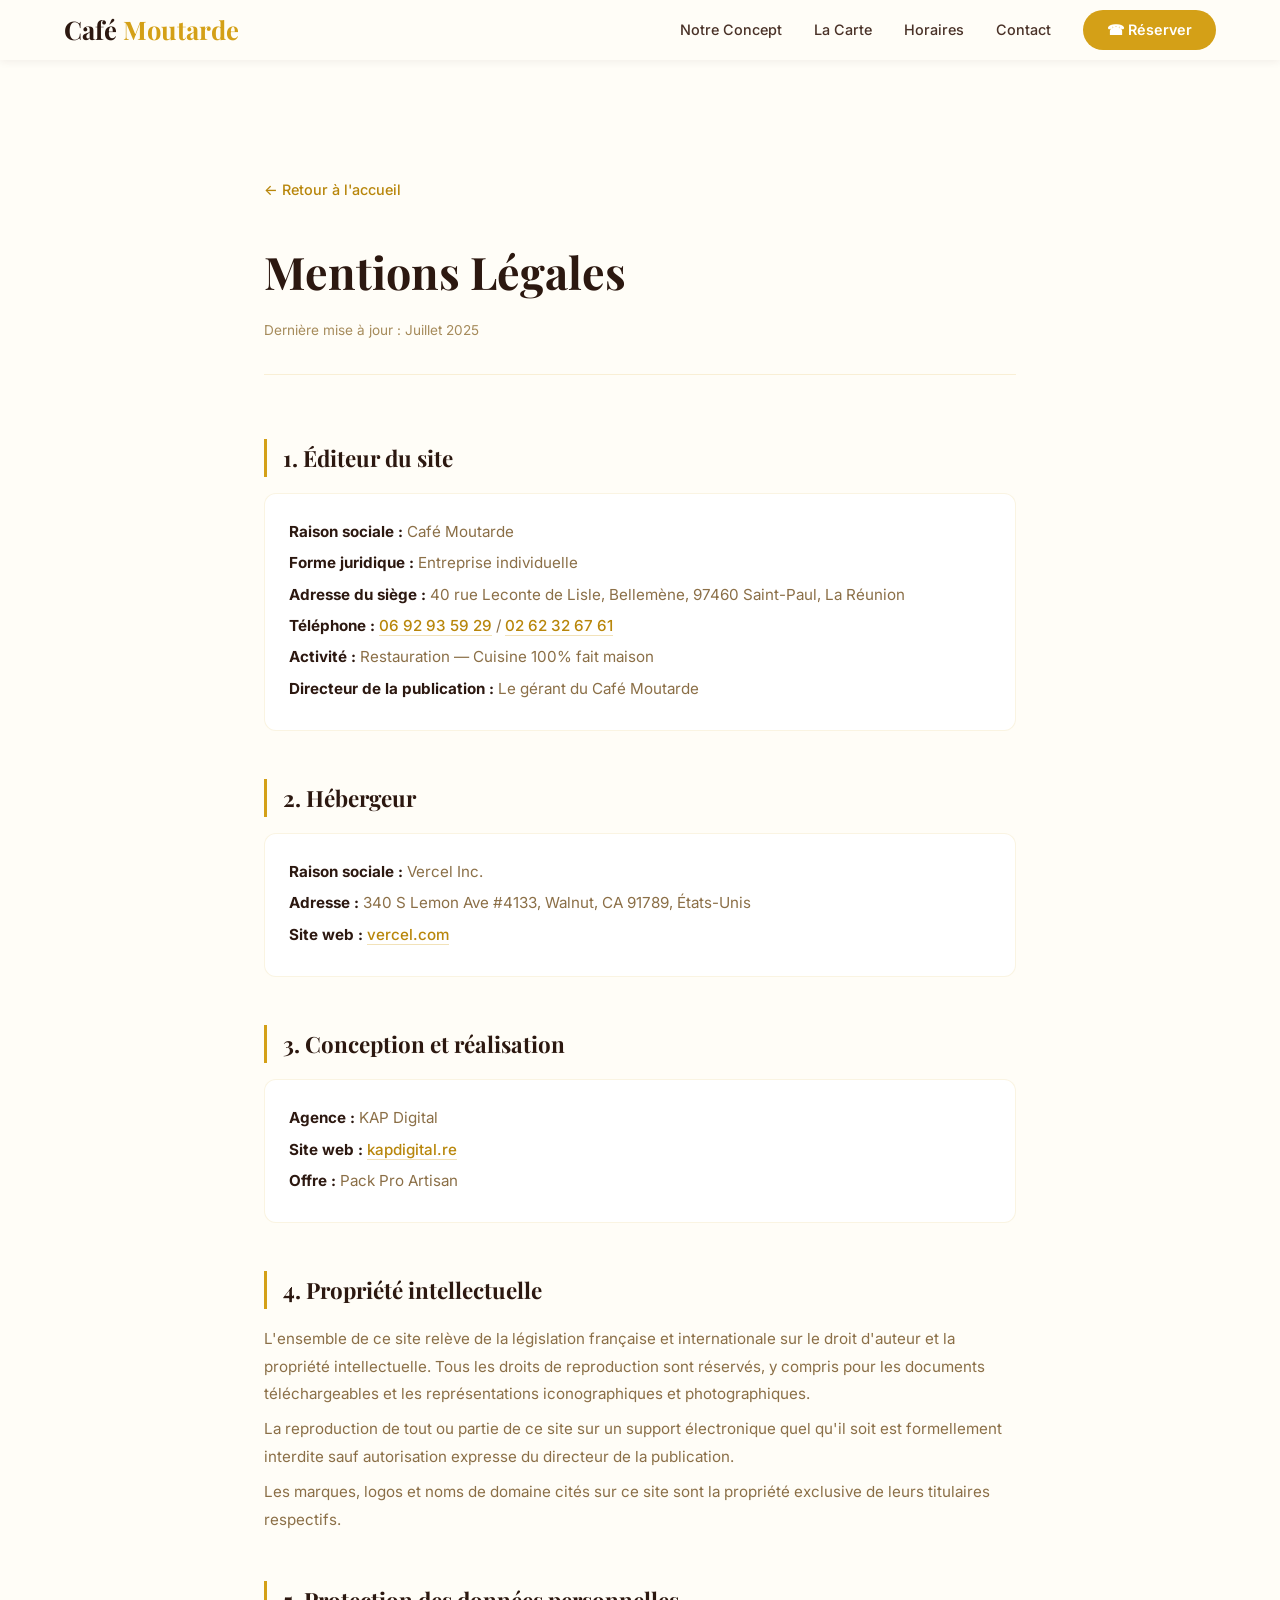
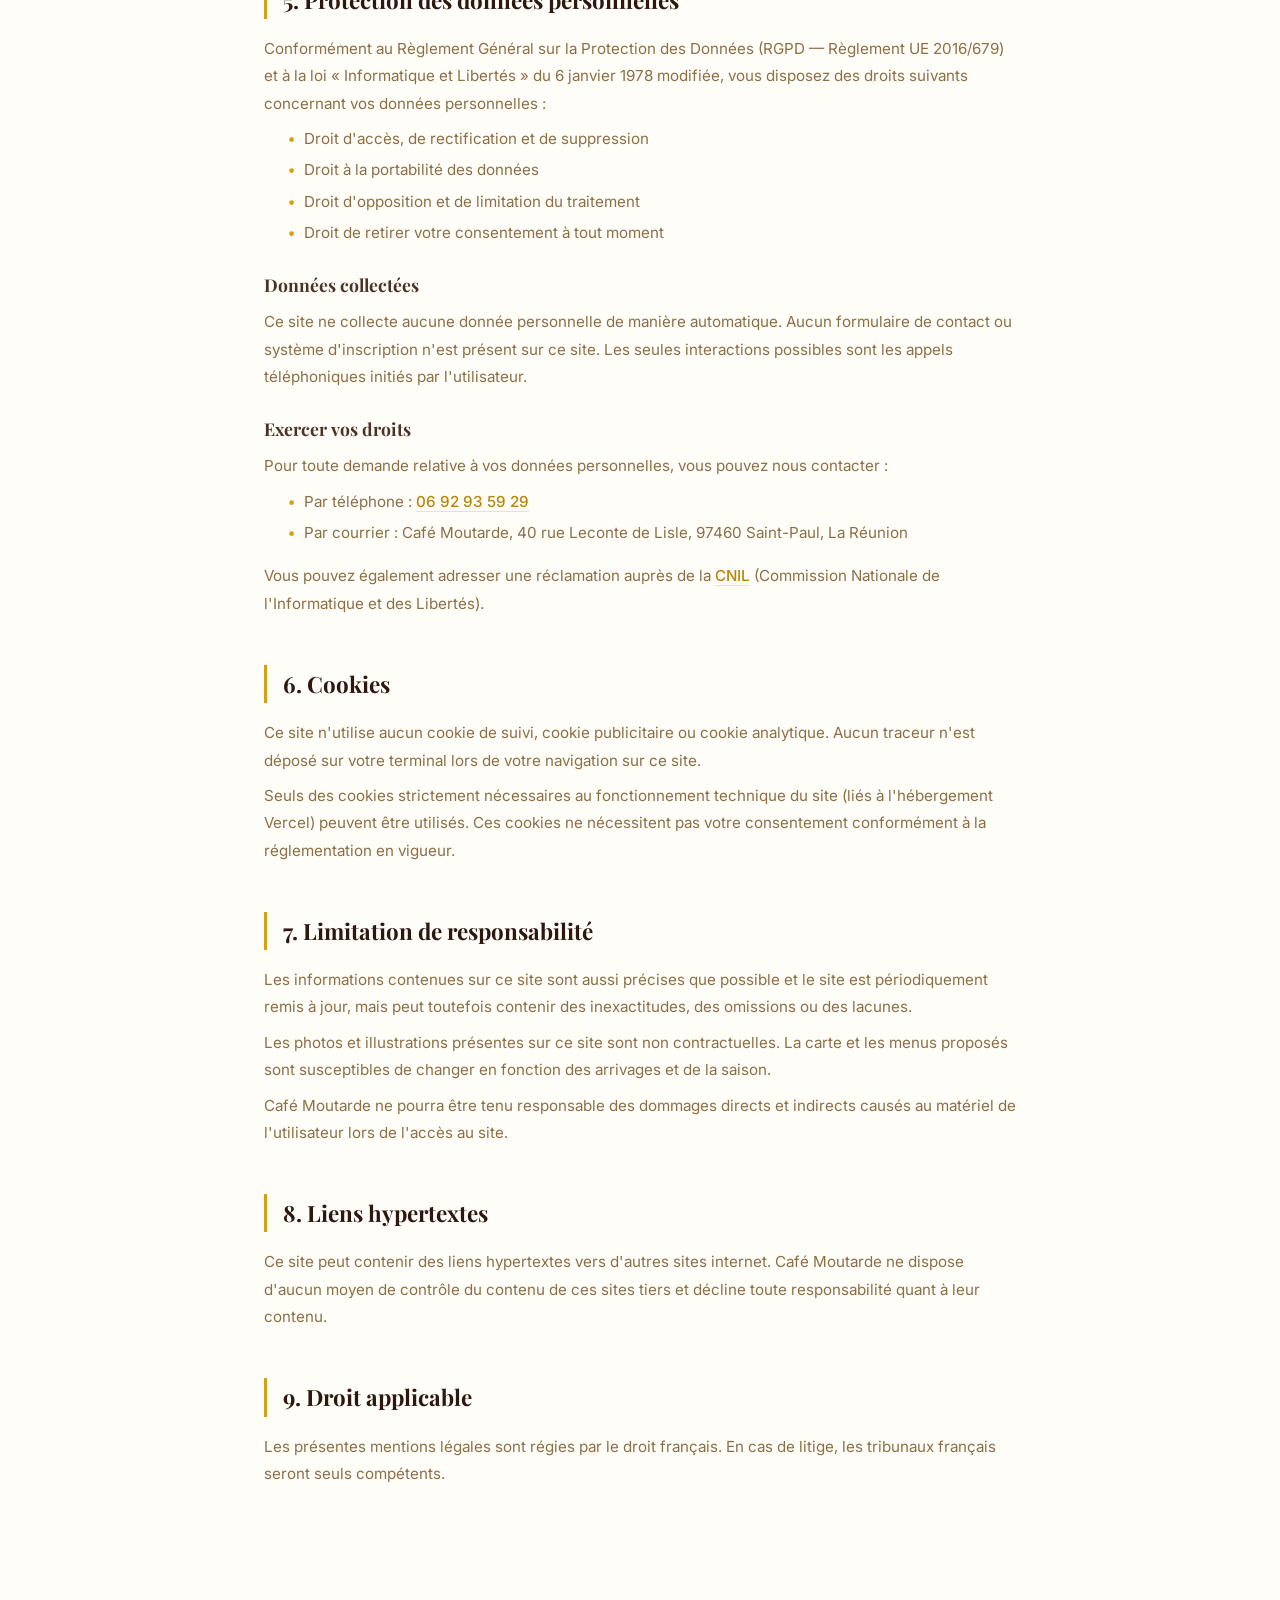
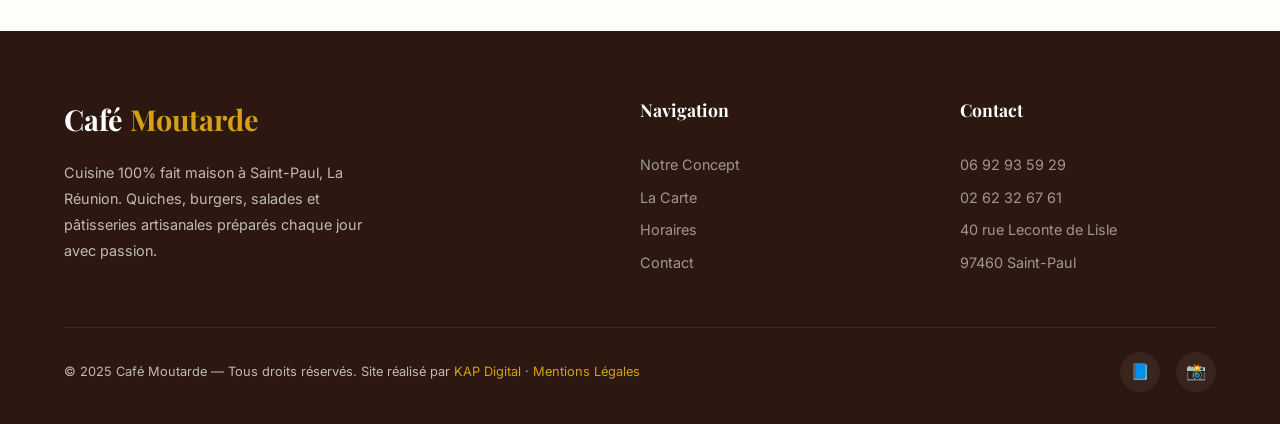
==== mentions-legales.html @ ecbd1ba9 "📄 Ajout mentions légales (conformité RGPD/droit français)" ====
<!DOCTYPE html>
<html lang="fr">
<head>
  <meta charset="UTF-8" />
  <meta name="viewport" content="width=device-width, initial-scale=1.0" />
  <title>Mentions Légales — Café Moutarde</title>
  <meta name="description" content="Mentions légales du site Café Moutarde, restaurant de cuisine fait maison à Saint-Paul, La Réunion." />
  <meta name="robots" content="noindex, follow" />
  <link rel="stylesheet" href="style.css" />
  <style>
    .legal-page {
      padding: calc(var(--space-4xl) + 80px) 0 var(--space-4xl);
      background: var(--cream);
      min-height: 100vh;
    }

    .legal-page .container {
      max-width: 800px;
    }

    .legal-back {
      display: inline-flex;
      align-items: center;
      gap: var(--space-sm);
      font-size: 0.9rem;
      font-weight: 500;
      color: var(--mustard-dark);
      margin-bottom: var(--space-xl);
      transition: all 0.3s;
    }

    .legal-back:hover {
      color: var(--mustard);
      transform: translateX(-4px);
    }

    .legal-page h1 {
      font-family: var(--font-display);
      font-size: clamp(2rem, 4vw, 2.8rem);
      color: var(--espresso);
      margin-bottom: var(--space-sm);
    }

    .legal-date {
      font-size: 0.85rem;
      color: var(--wood-light);
      margin-bottom: var(--space-3xl);
      padding-bottom: var(--space-xl);
      border-bottom: 1px solid rgba(212, 160, 23, 0.15);
    }

    .legal-section {
      margin-bottom: var(--space-2xl);
    }

    .legal-section h2 {
      font-family: var(--font-display);
      font-size: 1.4rem;
      color: var(--espresso);
      margin-bottom: var(--space-md);
      padding-left: var(--space-md);
      border-left: 3px solid var(--mustard);
    }

    .legal-section h3 {
      font-family: var(--font-display);
      font-size: 1.1rem;
      color: var(--espresso-light);
      margin-top: var(--space-lg);
      margin-bottom: var(--space-sm);
    }

    .legal-section p,
    .legal-section li {
      font-size: 0.95rem;
      color: var(--wood);
      line-height: 1.8;
      margin-bottom: var(--space-sm);
    }

    .legal-section ul {
      padding-left: var(--space-lg);
      margin-bottom: var(--space-md);
    }

    .legal-section ul li {
      position: relative;
      padding-left: var(--space-md);
      margin-bottom: var(--space-xs);
    }

    .legal-section ul li::before {
      content: '•';
      position: absolute;
      left: 0;
      color: var(--mustard);
      font-weight: 700;
    }

    .legal-section a {
      color: var(--mustard-dark);
      font-weight: 500;
      border-bottom: 1px solid rgba(212, 160, 23, 0.3);
      transition: all 0.3s;
    }

    .legal-section a:hover {
      color: var(--mustard);
      border-bottom-color: var(--mustard);
    }

    .legal-info-box {
      background: var(--white);
      border: 1px solid rgba(212, 160, 23, 0.12);
      border-radius: var(--radius-md);
      padding: var(--space-lg);
      margin: var(--space-md) 0;
    }

    .legal-info-box p {
      margin-bottom: var(--space-xs);
    }

    .legal-info-box strong {
      color: var(--espresso);
    }
  </style>
</head>
<body>

  <!-- ===== NAVBAR ===== -->
  <nav class="navbar scrolled" id="navbar">
    <div class="container">
      <a href="index.html" class="navbar-brand">
        <span class="navbar-logo">Café <span>Moutarde</span></span>
      </a>
      <div class="navbar-nav" id="navMenu">
        <a href="index.html#concept">Notre Concept</a>
        <a href="index.html#carte">La Carte</a>
        <a href="index.html#horaires">Horaires</a>
        <a href="index.html#contact">Contact</a>
        <a href="tel:0692935929" class="nav-cta">☎ Réserver</a>
      </div>
      <div class="mobile-toggle" id="mobileToggle">
        <span></span>
        <span></span>
        <span></span>
      </div>
    </div>
  </nav>

  <!-- ===== LEGAL CONTENT ===== -->
  <main class="legal-page">
    <div class="container">

      <a href="index.html" class="legal-back">← Retour à l'accueil</a>

      <h1>Mentions Légales</h1>
      <p class="legal-date">Dernière mise à jour : Juillet 2025</p>

      <!-- 1. Éditeur -->
      <div class="legal-section">
        <h2>1. Éditeur du site</h2>
        <div class="legal-info-box">
          <p><strong>Raison sociale :</strong> Café Moutarde</p>
          <p><strong>Forme juridique :</strong> Entreprise individuelle</p>
          <p><strong>Adresse du siège :</strong> 40 rue Leconte de Lisle, Bellemène, 97460 Saint-Paul, La Réunion</p>
          <p><strong>Téléphone :</strong> <a href="tel:0692935929">06 92 93 59 29</a> / <a href="tel:0262326761">02 62 32 67 61</a></p>
          <p><strong>Activité :</strong> Restauration — Cuisine 100% fait maison</p>
          <p><strong>Directeur de la publication :</strong> Le gérant du Café Moutarde</p>
        </div>
      </div>

      <!-- 2. Hébergeur -->
      <div class="legal-section">
        <h2>2. Hébergeur</h2>
        <div class="legal-info-box">
          <p><strong>Raison sociale :</strong> Vercel Inc.</p>
          <p><strong>Adresse :</strong> 340 S Lemon Ave #4133, Walnut, CA 91789, États-Unis</p>
          <p><strong>Site web :</strong> <a href="https://vercel.com" target="_blank" rel="noopener">vercel.com</a></p>
        </div>
      </div>

      <!-- 3. Conception -->
      <div class="legal-section">
        <h2>3. Conception et réalisation</h2>
        <div class="legal-info-box">
          <p><strong>Agence :</strong> KAP Digital</p>
          <p><strong>Site web :</strong> <a href="https://kapdigital.re" target="_blank" rel="noopener">kapdigital.re</a></p>
          <p><strong>Offre :</strong> Pack Pro Artisan</p>
        </div>
      </div>

      <!-- 4. Propriété intellectuelle -->
      <div class="legal-section">
        <h2>4. Propriété intellectuelle</h2>
        <p>
          L'ensemble de ce site relève de la législation française et internationale sur le droit d'auteur 
          et la propriété intellectuelle. Tous les droits de reproduction sont réservés, y compris pour 
          les documents téléchargeables et les représentations iconographiques et photographiques.
        </p>
        <p>
          La reproduction de tout ou partie de ce site sur un support électronique quel qu'il soit est 
          formellement interdite sauf autorisation expresse du directeur de la publication.
        </p>
        <p>
          Les marques, logos et noms de domaine cités sur ce site sont la propriété exclusive de leurs 
          titulaires respectifs.
        </p>
      </div>

      <!-- 5. Données personnelles & RGPD -->
      <div class="legal-section">
        <h2>5. Protection des données personnelles</h2>
        <p>
          Conformément au Règlement Général sur la Protection des Données (RGPD — Règlement UE 2016/679) 
          et à la loi « Informatique et Libertés » du 6 janvier 1978 modifiée, vous disposez des droits 
          suivants concernant vos données personnelles :
        </p>
        <ul>
          <li>Droit d'accès, de rectification et de suppression</li>
          <li>Droit à la portabilité des données</li>
          <li>Droit d'opposition et de limitation du traitement</li>
          <li>Droit de retirer votre consentement à tout moment</li>
        </ul>

        <h3>Données collectées</h3>
        <p>
          Ce site ne collecte aucune donnée personnelle de manière automatique. 
          Aucun formulaire de contact ou système d'inscription n'est présent sur ce site. 
          Les seules interactions possibles sont les appels téléphoniques initiés par l'utilisateur.
        </p>

        <h3>Exercer vos droits</h3>
        <p>
          Pour toute demande relative à vos données personnelles, vous pouvez nous contacter :
        </p>
        <ul>
          <li>Par téléphone : <a href="tel:0692935929">06 92 93 59 29</a></li>
          <li>Par courrier : Café Moutarde, 40 rue Leconte de Lisle, 97460 Saint-Paul, La Réunion</li>
        </ul>
        <p>
          Vous pouvez également adresser une réclamation auprès de la 
          <a href="https://www.cnil.fr" target="_blank" rel="noopener">CNIL</a> 
          (Commission Nationale de l'Informatique et des Libertés).
        </p>
      </div>

      <!-- 6. Cookies -->
      <div class="legal-section">
        <h2>6. Cookies</h2>
        <p>
          Ce site n'utilise aucun cookie de suivi, cookie publicitaire ou cookie analytique. 
          Aucun traceur n'est déposé sur votre terminal lors de votre navigation sur ce site.
        </p>
        <p>
          Seuls des cookies strictement nécessaires au fonctionnement technique du site 
          (liés à l'hébergement Vercel) peuvent être utilisés. Ces cookies ne nécessitent 
          pas votre consentement conformément à la réglementation en vigueur.
        </p>
      </div>

      <!-- 7. Responsabilité -->
      <div class="legal-section">
        <h2>7. Limitation de responsabilité</h2>
        <p>
          Les informations contenues sur ce site sont aussi précises que possible et le site 
          est périodiquement remis à jour, mais peut toutefois contenir des inexactitudes, des 
          omissions ou des lacunes.
        </p>
        <p>
          Les photos et illustrations présentes sur ce site sont non contractuelles. 
          La carte et les menus proposés sont susceptibles de changer en fonction des 
          arrivages et de la saison.
        </p>
        <p>
          Café Moutarde ne pourra être tenu responsable des dommages directs et indirects 
          causés au matériel de l'utilisateur lors de l'accès au site.
        </p>
      </div>

      <!-- 8. Liens hypertextes -->
      <div class="legal-section">
        <h2>8. Liens hypertextes</h2>
        <p>
          Ce site peut contenir des liens hypertextes vers d'autres sites internet. 
          Café Moutarde ne dispose d'aucun moyen de contrôle du contenu de ces sites tiers 
          et décline toute responsabilité quant à leur contenu.
        </p>
      </div>

      <!-- 9. Droit applicable -->
      <div class="legal-section">
        <h2>9. Droit applicable</h2>
        <p>
          Les présentes mentions légales sont régies par le droit français. 
          En cas de litige, les tribunaux français seront seuls compétents.
        </p>
      </div>

    </div>
  </main>

  <!-- ===== FOOTER ===== -->
  <footer class="footer">
    <div class="container">
      <div class="footer-grid">
        <div class="footer-brand">
          <span class="navbar-logo">Café <span>Moutarde</span></span>
          <p>
            Cuisine 100% fait maison à Saint-Paul, La Réunion. 
            Quiches, burgers, salades et pâtisseries artisanales 
            préparés chaque jour avec passion.
          </p>
        </div>
        <div>
          <h4>Navigation</h4>
          <div class="footer-links">
            <a href="index.html#concept">Notre Concept</a>
            <a href="index.html#carte">La Carte</a>
            <a href="index.html#horaires">Horaires</a>
            <a href="index.html#contact">Contact</a>
          </div>
        </div>
        <div>
          <h4>Contact</h4>
          <div class="footer-links">
            <a href="tel:0692935929">06 92 93 59 29</a>
            <a href="tel:0262326761">02 62 32 67 61</a>
            <a>40 rue Leconte de Lisle</a>
            <a>97460 Saint-Paul</a>
          </div>
        </div>
      </div>
      <div class="footer-bottom">
        <span>© 2025 Café Moutarde — Tous droits réservés. Site réalisé par <a href="https://kapdigital.re" target="_blank" rel="noopener">KAP Digital</a> · <a href="mentions-legales.html">Mentions Légales</a></span>
        <div class="footer-social">
          <a href="https://www.facebook.com" target="_blank" rel="noopener" aria-label="Facebook">📘</a>
          <a href="https://www.instagram.com" target="_blank" rel="noopener" aria-label="Instagram">📸</a>
        </div>
      </div>
    </div>
  </footer>

  <!-- ===== SCRIPTS ===== -->
  <script>
    // Mobile menu
    const mobileToggle = document.getElementById('mobileToggle');
    const navMenu = document.getElementById('navMenu');
    mobileToggle.addEventListener('click', () => {
      mobileToggle.classList.toggle('active');
      navMenu.classList.toggle('open');
    });
    navMenu.querySelectorAll('a').forEach(link => {
      link.addEventListener('click', () => {
        mobileToggle.classList.remove('active');
        navMenu.classList.remove('open');
      });
    });
  </script>

</body>
</html>
---- style.css ----
/* ========================================
   CAFÉ MOUTARDE — Design System
   Palette : Moutarde / Ambre / Bois chaud
   ======================================== */

@import url('https://fonts.googleapis.com/css2?family=Playfair+Display:ital,wght@0,400;0,600;0,700;1,400&family=Inter:wght@300;400;500;600;700&display=swap');

/* --- CSS Custom Properties --- */
:root {
  /* Brand Colors */
  --mustard:        #D4A017;
  --mustard-light:  #E8C547;
  --mustard-dark:   #B8860B;
  --amber:          #F5E6C8;
  --amber-light:    #FDF6E3;
  --cream:          #FFFDF7;
  --espresso:       #2C1810;
  --espresso-light: #4A3228;
  --wood:           #8B6F47;
  --wood-light:     #A68B5B;
  --sage:           #7A8B6F;
  --terracotta:     #C4724B;
  --white:          #FFFFFF;
  --off-white:      #FAFAF5;

  /* Typography */
  --font-display: 'Playfair Display', Georgia, serif;
  --font-body:    'Inter', -apple-system, BlinkMacSystemFont, sans-serif;

  /* Spacing */
  --space-xs:  0.25rem;
  --space-sm:  0.5rem;
  --space-md:  1rem;
  --space-lg:  1.5rem;
  --space-xl:  2rem;
  --space-2xl: 3rem;
  --space-3xl: 4rem;
  --space-4xl: 6rem;

  /* Radius */
  --radius-sm:   6px;
  --radius-md:   12px;
  --radius-lg:   20px;
  --radius-pill:  50px;
  --radius-full:  50%;

  /* Shadows */
  --shadow-sm:   0 2px 8px  rgba(44, 24, 16, 0.06);
  --shadow-md:   0 4px 20px rgba(44, 24, 16, 0.10);
  --shadow-lg:   0 8px 40px rgba(44, 24, 16, 0.14);
  --shadow-glow: 0 0 30px   rgba(212, 160, 23, 0.20);

  /* Transitions */
  --ease-out:  cubic-bezier(0.16, 1, 0.3, 1);
  --ease-smooth: cubic-bezier(0.4, 0, 0.2, 1);
  --duration:  0.4s;
}

/* --- Reset & Base --- */
*,
*::before,
*::after {
  box-sizing: border-box;
  margin: 0;
  padding: 0;
}

html {
  scroll-behavior: smooth;
  font-size: 16px;
}

body {
  font-family: var(--font-body);
  color: var(--espresso);
  background: var(--cream);
  line-height: 1.7;
  overflow-x: hidden;
  -webkit-font-smoothing: antialiased;
}

img {
  max-width: 100%;
  height: auto;
  display: block;
}

a {
  text-decoration: none;
  color: inherit;
  transition: color var(--duration) var(--ease-smooth);
}

ul, ol { list-style: none; }

/* --- Utility --- */
.container {
  width: 100%;
  max-width: 1200px;
  margin: 0 auto;
  padding: 0 var(--space-lg);
}

.section-label {
  font-family: var(--font-body);
  font-size: 0.75rem;
  font-weight: 600;
  letter-spacing: 3px;
  text-transform: uppercase;
  color: var(--mustard);
  margin-bottom: var(--space-sm);
  display: inline-block;
}

.section-title {
  font-family: var(--font-display);
  font-size: clamp(2rem, 5vw, 3rem);
  font-weight: 700;
  color: var(--espresso);
  line-height: 1.2;
  margin-bottom: var(--space-lg);
}

.section-subtitle {
  font-size: 1.1rem;
  color: var(--wood);
  max-width: 600px;
  line-height: 1.8;
}

/* --- Animations --- */
@keyframes fadeInUp {
  from { opacity: 0; transform: translateY(40px); }
  to   { opacity: 1; transform: translateY(0); }
}

@keyframes fadeIn {
  from { opacity: 0; }
  to   { opacity: 1; }
}

@keyframes slideInLeft {
  from { opacity: 0; transform: translateX(-60px); }
  to   { opacity: 1; transform: translateX(0); }
}

@keyframes slideInRight {
  from { opacity: 0; transform: translateX(60px); }
  to   { opacity: 1; transform: translateX(0); }
}

@keyframes scaleIn {
  from { opacity: 0; transform: scale(0.9); }
  to   { opacity: 1; transform: scale(1); }
}

@keyframes float {
  0%, 100% { transform: translateY(0); }
  50%      { transform: translateY(-10px); }
}

@keyframes shimmer {
  0%   { background-position: -200% 0; }
  100% { background-position:  200% 0; }
}

.animate-on-scroll {
  opacity: 0;
  transform: translateY(40px);
  transition: opacity 0.8s var(--ease-out), transform 0.8s var(--ease-out);
}

.animate-on-scroll.visible {
  opacity: 1;
  transform: translateY(0);
}

/* --- NAVBAR --- */
.navbar {
  position: fixed;
  top: 0;
  left: 0;
  width: 100%;
  z-index: 1000;
  padding: var(--space-md) 0;
  transition: all var(--duration) var(--ease-smooth);
}

.navbar.scrolled {
  background: rgba(255, 253, 247, 0.95);
  backdrop-filter: blur(20px);
  -webkit-backdrop-filter: blur(20px);
  box-shadow: var(--shadow-sm);
  padding: var(--space-sm) 0;
}

.navbar .container {
  display: flex;
  align-items: center;
  justify-content: space-between;
}

.navbar-brand {
  display: flex;
  align-items: center;
  gap: var(--space-sm);
}

.navbar-logo {
  font-family: var(--font-display);
  font-size: 1.6rem;
  font-weight: 700;
  color: var(--white);
  transition: color var(--duration);
}

.navbar.scrolled .navbar-logo {
  color: var(--espresso);
}

.navbar-logo span {
  color: var(--mustard);
}

.navbar-nav {
  display: flex;
  align-items: center;
  gap: var(--space-xl);
}

.navbar-nav a {
  font-size: 0.9rem;
  font-weight: 500;
  color: rgba(255, 255, 255, 0.85);
  position: relative;
  padding: var(--space-xs) 0;
  transition: color var(--duration);
}

.navbar.scrolled .navbar-nav a {
  color: var(--espresso-light);
}

.navbar-nav a::after {
  content: '';
  position: absolute;
  bottom: -2px;
  left: 0;
  width: 0;
  height: 2px;
  background: var(--mustard);
  transition: width var(--duration) var(--ease-out);
}

.navbar-nav a:hover::after {
  width: 100%;
}

.navbar-nav a:hover {
  color: var(--mustard);
}

.nav-cta {
  background: var(--mustard) !important;
  color: var(--white) !important;
  padding: var(--space-sm) var(--space-lg) !important;
  border-radius: var(--radius-pill);
  font-weight: 600 !important;
  transition: all var(--duration) var(--ease-out) !important;
}

.nav-cta:hover {
  background: var(--mustard-dark) !important;
  transform: translateY(-2px);
  box-shadow: var(--shadow-glow);
}

.nav-cta::after {
  display: none !important;
}

.mobile-toggle {
  display: none;
  flex-direction: column;
  gap: 5px;
  cursor: pointer;
  padding: var(--space-sm);
  z-index: 1001;
}

.mobile-toggle span {
  width: 24px;
  height: 2px;
  background: var(--white);
  transition: all 0.3s;
  border-radius: 2px;
}

.navbar.scrolled .mobile-toggle span {
  background: var(--espresso);
}

/* --- HERO SECTION --- */
.hero {
  position: relative;
  height: 100vh;
  min-height: 700px;
  display: flex;
  align-items: center;
  overflow: hidden;
}

.hero-bg {
  position: absolute;
  inset: 0;
  z-index: -2;
}

.hero-bg img {
  width: 100%;
  height: 100%;
  object-fit: cover;
  object-position: center;
}

.hero-overlay {
  position: absolute;
  inset: 0;
  z-index: -1;
  background: linear-gradient(
    135deg,
    rgba(44, 24, 16, 0.80) 0%,
    rgba(44, 24, 16, 0.55) 50%,
    rgba(212, 160, 23, 0.20) 100%
  );
}

.hero-content {
  max-width: 700px;
  animation: fadeInUp 1s var(--ease-out) 0.3s both;
}

.hero-badge {
  display: inline-flex;
  align-items: center;
  gap: var(--space-sm);
  background: rgba(212, 160, 23, 0.15);
  border: 1px solid rgba(212, 160, 23, 0.3);
  padding: var(--space-sm) var(--space-lg);
  border-radius: var(--radius-pill);
  margin-bottom: var(--space-xl);
  backdrop-filter: blur(10px);
}

.hero-badge span {
  font-size: 0.8rem;
  font-weight: 600;
  color: var(--mustard-light);
  letter-spacing: 1.5px;
  text-transform: uppercase;
}

.hero h1 {
  font-family: var(--font-display);
  font-size: clamp(2.5rem, 6vw, 4.5rem);
  font-weight: 700;
  color: var(--white);
  line-height: 1.1;
  margin-bottom: var(--space-lg);
}

.hero h1 em {
  font-style: italic;
  color: var(--mustard-light);
}

.hero-text {
  font-size: 1.15rem;
  color: rgba(255, 255, 255, 0.8);
  line-height: 1.8;
  margin-bottom: var(--space-2xl);
  max-width: 520px;
}

.hero-actions {
  display: flex;
  gap: var(--space-md);
  flex-wrap: wrap;
}

.btn {
  display: inline-flex;
  align-items: center;
  gap: var(--space-sm);
  padding: var(--space-md) var(--space-2xl);
  border-radius: var(--radius-pill);
  font-family: var(--font-body);
  font-size: 0.95rem;
  font-weight: 600;
  cursor: pointer;
  border: none;
  transition: all var(--duration) var(--ease-out);
}

.btn-primary {
  background: var(--mustard);
  color: var(--white);
}

.btn-primary:hover {
  background: var(--mustard-dark);
  transform: translateY(-3px);
  box-shadow: var(--shadow-glow);
}

.btn-outline {
  background: transparent;
  color: var(--white);
  border: 2px solid rgba(255, 255, 255, 0.3);
}

.btn-outline:hover {
  border-color: var(--mustard);
  color: var(--mustard);
  transform: translateY(-3px);
}

.hero-scroll {
  position: absolute;
  bottom: 40px;
  left: 50%;
  transform: translateX(-50%);
  display: flex;
  flex-direction: column;
  align-items: center;
  gap: var(--space-sm);
  color: rgba(255, 255, 255, 0.5);
  font-size: 0.75rem;
  letter-spacing: 2px;
  text-transform: uppercase;
  animation: float 3s ease-in-out infinite;
}

.hero-scroll .arrow {
  width: 24px;
  height: 24px;
  border-right: 2px solid rgba(255, 255, 255, 0.4);
  border-bottom: 2px solid rgba(255, 255, 255, 0.4);
  transform: rotate(45deg);
}

/* --- CONCEPT / ABOUT SECTION --- */
.concept {
  padding: var(--space-4xl) 0;
  background: var(--cream);
}

.concept-grid {
  display: grid;
  grid-template-columns: 1fr 1fr;
  gap: var(--space-3xl);
  align-items: center;
}

.concept-image {
  position: relative;
  border-radius: var(--radius-lg);
  overflow: hidden;
  box-shadow: var(--shadow-lg);
}

.concept-image img {
  width: 100%;
  height: 500px;
  object-fit: cover;
  transition: transform 0.6s var(--ease-out);
}

.concept-image:hover img {
  transform: scale(1.05);
}

.concept-image::after {
  content: '';
  position: absolute;
  bottom: 0;
  left: 0;
  right: 0;
  height: 40%;
  background: linear-gradient(to top, rgba(44, 24, 16, 0.3), transparent);
  pointer-events: none;
}

.concept-badge {
  position: absolute;
  bottom: 24px;
  left: 24px;
  background: var(--mustard);
  color: var(--white);
  padding: var(--space-sm) var(--space-lg);
  border-radius: var(--radius-pill);
  font-size: 0.85rem;
  font-weight: 600;
  z-index: 1;
}

.concept-text .section-subtitle {
  margin-bottom: var(--space-xl);
}

.concept-features {
  display: flex;
  flex-direction: column;
  gap: var(--space-lg);
}

.concept-feature {
  display: flex;
  align-items: flex-start;
  gap: var(--space-md);
  padding: var(--space-lg);
  background: var(--white);
  border-radius: var(--radius-md);
  border: 1px solid rgba(212, 160, 23, 0.1);
  transition: all var(--duration) var(--ease-out);
}

.concept-feature:hover {
  border-color: var(--mustard);
  box-shadow: var(--shadow-md);
  transform: translateX(8px);
}

.concept-feature-icon {
  flex-shrink: 0;
  width: 48px;
  height: 48px;
  background: linear-gradient(135deg, var(--mustard), var(--mustard-dark));
  border-radius: var(--radius-sm);
  display: flex;
  align-items: center;
  justify-content: center;
  font-size: 1.3rem;
}

.concept-feature h4 {
  font-family: var(--font-display);
  font-size: 1.1rem;
  margin-bottom: var(--space-xs);
  color: var(--espresso);
}

.concept-feature p {
  font-size: 0.9rem;
  color: var(--wood);
  line-height: 1.6;
}

/* --- MENU / CARTE SECTION --- */
.menu {
  padding: var(--space-4xl) 0;
  background: var(--espresso);
  color: var(--white);
  position: relative;
  overflow: hidden;
}

.menu::before {
  content: '';
  position: absolute;
  top: -200px;
  right: -200px;
  width: 500px;
  height: 500px;
  background: radial-gradient(circle, rgba(212, 160, 23, 0.08) 0%, transparent 70%);
  pointer-events: none;
}

.menu .section-title {
  color: var(--white);
  text-align: center;
}

.menu .section-label {
  text-align: center;
  display: block;
}

.menu .section-subtitle {
  text-align: center;
  color: rgba(255, 255, 255, 0.6);
  margin: 0 auto var(--space-3xl);
}

.menu-grid {
  display: grid;
  grid-template-columns: repeat(3, 1fr);
  gap: var(--space-xl);
}

.menu-card {
  background: rgba(255, 255, 255, 0.05);
  border: 1px solid rgba(255, 255, 255, 0.08);
  border-radius: var(--radius-lg);
  overflow: hidden;
  transition: all var(--duration) var(--ease-out);
  backdrop-filter: blur(10px);
}

.menu-card:hover {
  transform: translateY(-8px);
  border-color: rgba(212, 160, 23, 0.3);
  box-shadow: 0 12px 40px rgba(0, 0, 0, 0.3);
}

.menu-card-image {
  position: relative;
  height: 220px;
  overflow: hidden;
}

.menu-card-image img {
  width: 100%;
  height: 100%;
  object-fit: cover;
  transition: transform 0.6s var(--ease-out);
}

.menu-card:hover .menu-card-image img {
  transform: scale(1.1);
}

.menu-card-tag {
  position: absolute;
  top: 16px;
  right: 16px;
  background: var(--mustard);
  color: var(--white);
  padding: 4px 14px;
  border-radius: var(--radius-pill);
  font-size: 0.75rem;
  font-weight: 600;
  text-transform: uppercase;
  letter-spacing: 1px;
}

.menu-card-content {
  padding: var(--space-lg);
}

.menu-card-content h3 {
  font-family: var(--font-display);
  font-size: 1.3rem;
  margin-bottom: var(--space-sm);
  color: var(--white);
}

.menu-card-content p {
  font-size: 0.9rem;
  color: rgba(255, 255, 255, 0.55);
  line-height: 1.6;
}

.menu-note {
  text-align: center;
  margin-top: var(--space-2xl);
  padding: var(--space-lg) var(--space-xl);
  background: rgba(212, 160, 23, 0.08);
  border: 1px dashed rgba(212, 160, 23, 0.25);
  border-radius: var(--radius-md);
  color: rgba(255, 255, 255, 0.6);
  font-size: 0.9rem;
  font-style: italic;
}

/* --- STATS BAR --- */
.stats {
  background: linear-gradient(135deg, var(--mustard), var(--mustard-dark));
  padding: var(--space-3xl) 0;
}

.stats-grid {
  display: grid;
  grid-template-columns: repeat(4, 1fr);
  gap: var(--space-xl);
  text-align: center;
}

.stat-item {
  color: var(--white);
}

.stat-number {
  font-family: var(--font-display);
  font-size: 3rem;
  font-weight: 700;
  line-height: 1;
  margin-bottom: var(--space-sm);
}

.stat-label {
  font-size: 0.85rem;
  font-weight: 500;
  opacity: 0.85;
  text-transform: uppercase;
  letter-spacing: 1.5px;
}

/* --- HORAIRES SECTION --- */
.horaires {
  padding: var(--space-4xl) 0;
  background: var(--off-white);
}

.horaires-grid {
  display: grid;
  grid-template-columns: 1fr 1fr;
  gap: var(--space-3xl);
  align-items: start;
}

.horaires-card {
  background: var(--white);
  border-radius: var(--radius-lg);
  padding: var(--space-2xl);
  box-shadow: var(--shadow-md);
  border: 1px solid rgba(212, 160, 23, 0.1);
}

.horaires-card h3 {
  font-family: var(--font-display);
  font-size: 1.5rem;
  margin-bottom: var(--space-xl);
  color: var(--espresso);
  display: flex;
  align-items: center;
  gap: var(--space-sm);
}

.horaire-row {
  display: flex;
  justify-content: space-between;
  align-items: center;
  padding: var(--space-md) 0;
  border-bottom: 1px solid rgba(139, 111, 71, 0.1);
}

.horaire-row:last-child {
  border-bottom: none;
}

.horaire-day {
  font-weight: 500;
  color: var(--espresso);
}

.horaire-time {
  font-weight: 600;
  color: var(--mustard-dark);
}

.horaire-time.closed {
  color: var(--terracotta);
  opacity: 0.7;
}

.horaires-note {
  margin-top: var(--space-lg);
  padding: var(--space-md);
  background: var(--amber-light);
  border-radius: var(--radius-sm);
  font-size: 0.85rem;
  color: var(--wood);
  display: flex;
  align-items: flex-start;
  gap: var(--space-sm);
}

.horaires-note strong {
  color: var(--mustard-dark);
}

/* Contact card */
.contact-card {
  background: var(--white);
  border-radius: var(--radius-lg);
  padding: var(--space-2xl);
  box-shadow: var(--shadow-md);
  border: 1px solid rgba(212, 160, 23, 0.1);
}

.contact-card h3 {
  font-family: var(--font-display);
  font-size: 1.5rem;
  margin-bottom: var(--space-xl);
  color: var(--espresso);
}

.contact-item {
  display: flex;
  align-items: flex-start;
  gap: var(--space-md);
  margin-bottom: var(--space-lg);
}

.contact-icon {
  flex-shrink: 0;
  width: 44px;
  height: 44px;
  background: linear-gradient(135deg, var(--amber), var(--amber-light));
  border-radius: var(--radius-sm);
  display: flex;
  align-items: center;
  justify-content: center;
  font-size: 1.1rem;
}

.contact-item h4 {
  font-size: 0.8rem;
  font-weight: 600;
  color: var(--wood);
  text-transform: uppercase;
  letter-spacing: 1px;
  margin-bottom: 2px;
}

.contact-item p {
  font-size: 0.95rem;
  color: var(--espresso);
  font-weight: 500;
}

.contact-item a {
  color: var(--mustard-dark);
  font-weight: 600;
}

.contact-item a:hover {
  color: var(--mustard);
}

.map-embed {
  margin-top: var(--space-lg);
  border-radius: var(--radius-md);
  overflow: hidden;
  box-shadow: var(--shadow-sm);
}

.map-embed iframe {
  width: 100%;
  height: 250px;
  border: none;
}

/* --- EMPORTER / CTA SECTION --- */
.cta-section {
  padding: var(--space-4xl) 0;
  background: var(--cream);
  text-align: center;
}

.cta-box {
  background: linear-gradient(135deg, var(--espresso), var(--espresso-light));
  border-radius: var(--radius-lg);
  padding: var(--space-3xl) var(--space-2xl);
  position: relative;
  overflow: hidden;
}

.cta-box::before {
  content: '';
  position: absolute;
  top: -100px;
  right: -100px;
  width: 300px;
  height: 300px;
  background: radial-gradient(circle, rgba(212, 160, 23, 0.15) 0%, transparent 70%);
  pointer-events: none;
}

.cta-box::after {
  content: '';
  position: absolute;
  bottom: -100px;
  left: -100px;
  width: 300px;
  height: 300px;
  background: radial-gradient(circle, rgba(212, 160, 23, 0.10) 0%, transparent 70%);
  pointer-events: none;
}

.cta-box h2 {
  font-family: var(--font-display);
  font-size: clamp(1.8rem, 4vw, 2.5rem);
  color: var(--white);
  margin-bottom: var(--space-md);
  position: relative;
  z-index: 1;
}

.cta-box p {
  color: rgba(255, 255, 255, 0.7);
  font-size: 1.1rem;
  margin-bottom: var(--space-xl);
  position: relative;
  z-index: 1;
}

.cta-box .btn {
  position: relative;
  z-index: 1;
}

/* --- FOOTER --- */
.footer {
  background: var(--espresso);
  color: rgba(255, 255, 255, 0.7);
  padding: var(--space-3xl) 0 var(--space-xl);
}

.footer-grid {
  display: grid;
  grid-template-columns: 2fr 1fr 1fr;
  gap: var(--space-3xl);
  margin-bottom: var(--space-2xl);
}

.footer-brand .navbar-logo {
  font-size: 1.8rem;
  margin-bottom: var(--space-md);
  display: inline-block;
}

.footer-brand p {
  font-size: 0.9rem;
  line-height: 1.8;
  max-width: 320px;
}

.footer h4 {
  color: var(--white);
  font-family: var(--font-display);
  font-size: 1.1rem;
  margin-bottom: var(--space-lg);
}

.footer-links a {
  display: block;
  padding: var(--space-xs) 0;
  font-size: 0.9rem;
  color: rgba(255, 255, 255, 0.55);
  transition: all 0.3s;
}

.footer-links a:hover {
  color: var(--mustard);
  transform: translateX(5px);
}

.footer-bottom {
  border-top: 1px solid rgba(255, 255, 255, 0.08);
  padding-top: var(--space-lg);
  display: flex;
  justify-content: space-between;
  align-items: center;
  font-size: 0.8rem;
}

.footer-bottom a {
  color: var(--mustard);
}

.footer-social {
  display: flex;
  gap: var(--space-md);
}

.footer-social a {
  width: 40px;
  height: 40px;
  background: rgba(255, 255, 255, 0.06);
  border-radius: var(--radius-full);
  display: flex;
  align-items: center;
  justify-content: center;
  font-size: 1rem;
  transition: all 0.3s;
}

.footer-social a:hover {
  background: var(--mustard);
  color: var(--white);
  transform: translateY(-3px);
}

/* --- RESPONSIVE --- */
@media (max-width: 992px) {
  .concept-grid,
  .horaires-grid {
    grid-template-columns: 1fr;
    gap: var(--space-2xl);
  }

  .menu-grid {
    grid-template-columns: repeat(2, 1fr);
  }

  .stats-grid {
    grid-template-columns: repeat(2, 1fr);
    gap: var(--space-lg);
  }

  .footer-grid {
    grid-template-columns: 1fr 1fr;
    gap: var(--space-xl);
  }
}

@media (max-width: 768px) {
  .navbar-nav {
    position: fixed;
    top: 0;
    right: -100%;
    width: 75%;
    max-width: 320px;
    height: 100vh;
    background: var(--espresso);
    flex-direction: column;
    align-items: flex-start;
    padding: 80px var(--space-xl) var(--space-xl);
    gap: var(--space-lg);
    transition: right 0.4s var(--ease-out);
    box-shadow: var(--shadow-lg);
  }

  .navbar-nav.open {
    right: 0;
  }

  .navbar-nav a {
    color: rgba(255, 255, 255, 0.8) !important;
    font-size: 1.1rem;
  }

  .mobile-toggle {
    display: flex;
  }

  .mobile-toggle.active span:nth-child(1) {
    transform: rotate(45deg) translate(5px, 5px);
  }
  .mobile-toggle.active span:nth-child(2) {
    opacity: 0;
  }
  .mobile-toggle.active span:nth-child(3) {
    transform: rotate(-45deg) translate(5px, -5px);
  }

  .hero {
    min-height: 600px;
  }

  .hero h1 {
    font-size: 2.2rem;
  }

  .menu-grid {
    grid-template-columns: 1fr;
  }

  .stats-grid {
    grid-template-columns: 1fr 1fr;
  }

  .footer-grid {
    grid-template-columns: 1fr;
  }

  .footer-bottom {
    flex-direction: column;
    gap: var(--space-md);
    text-align: center;
  }
}

@media (max-width: 480px) {
  .hero-actions {
    flex-direction: column;
  }

  .btn {
    justify-content: center;
    width: 100%;
  }

  .stat-number {
    font-size: 2.2rem;
  }
}
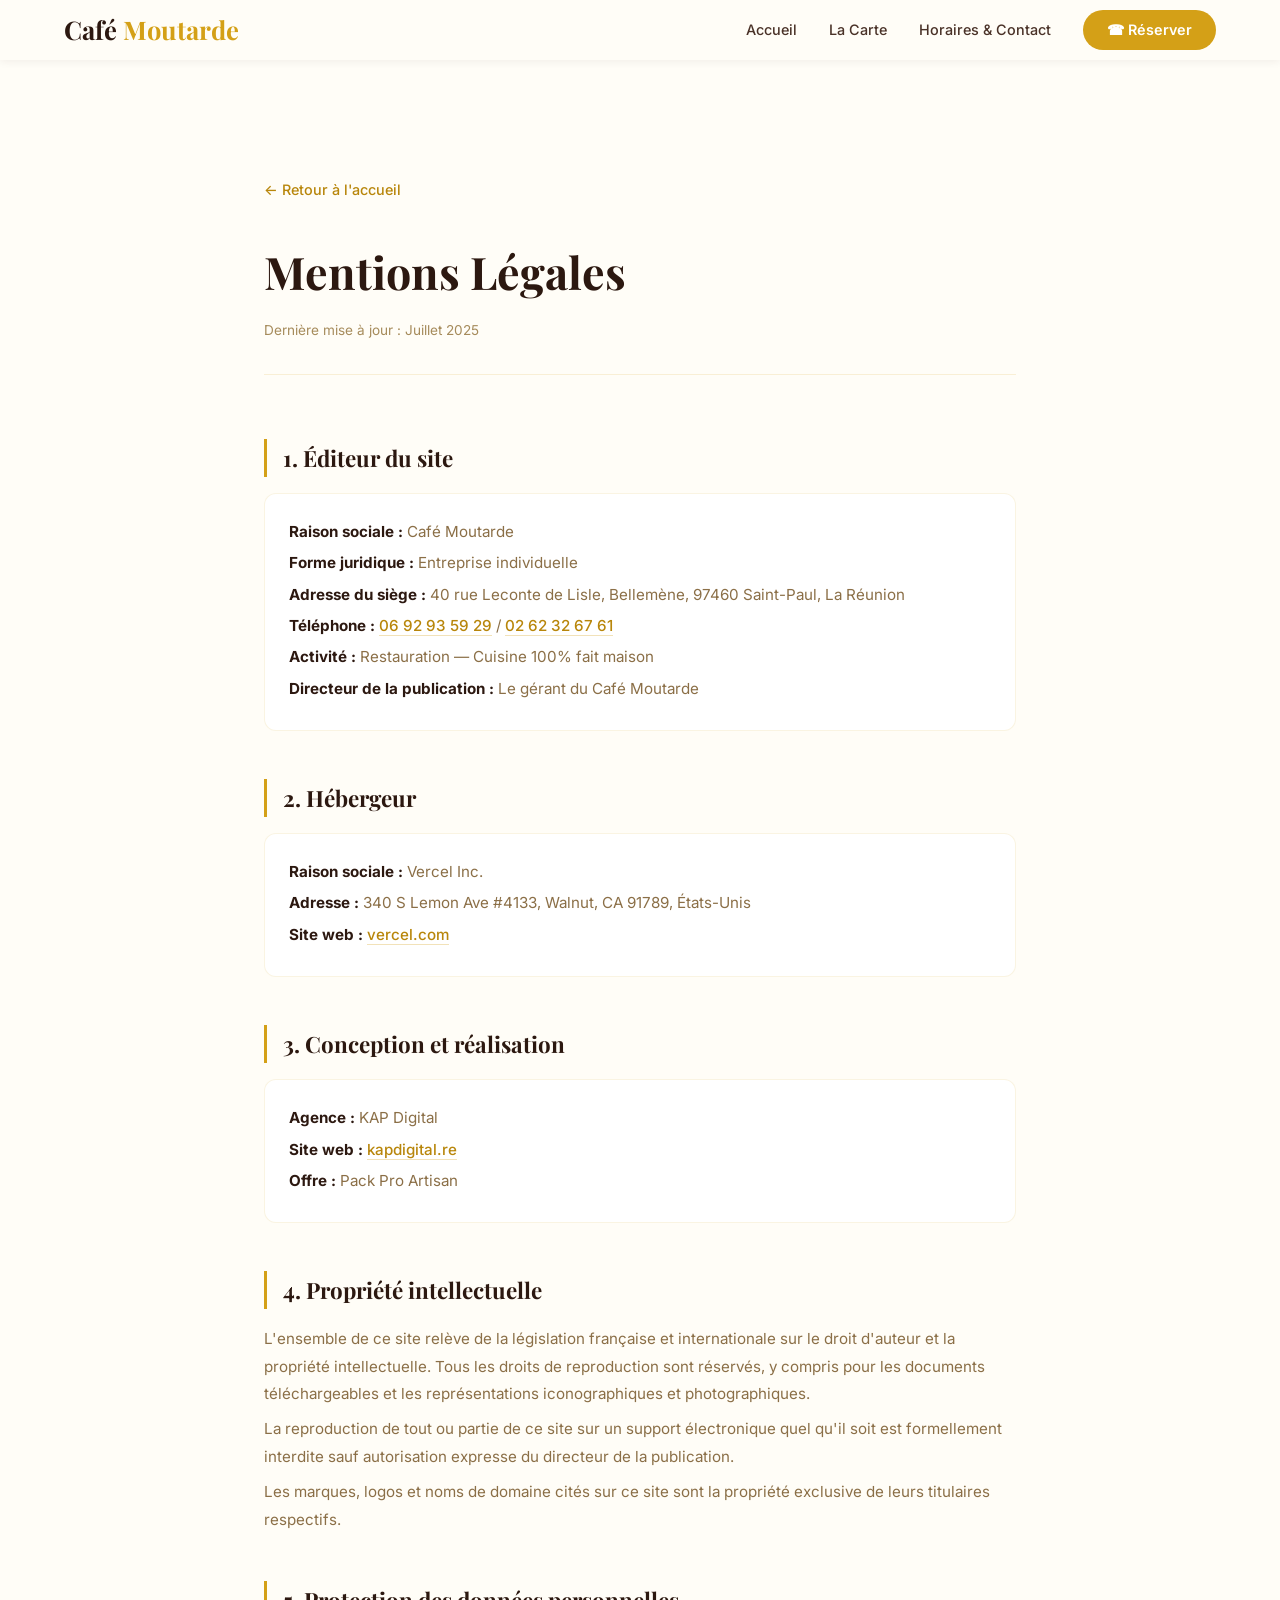
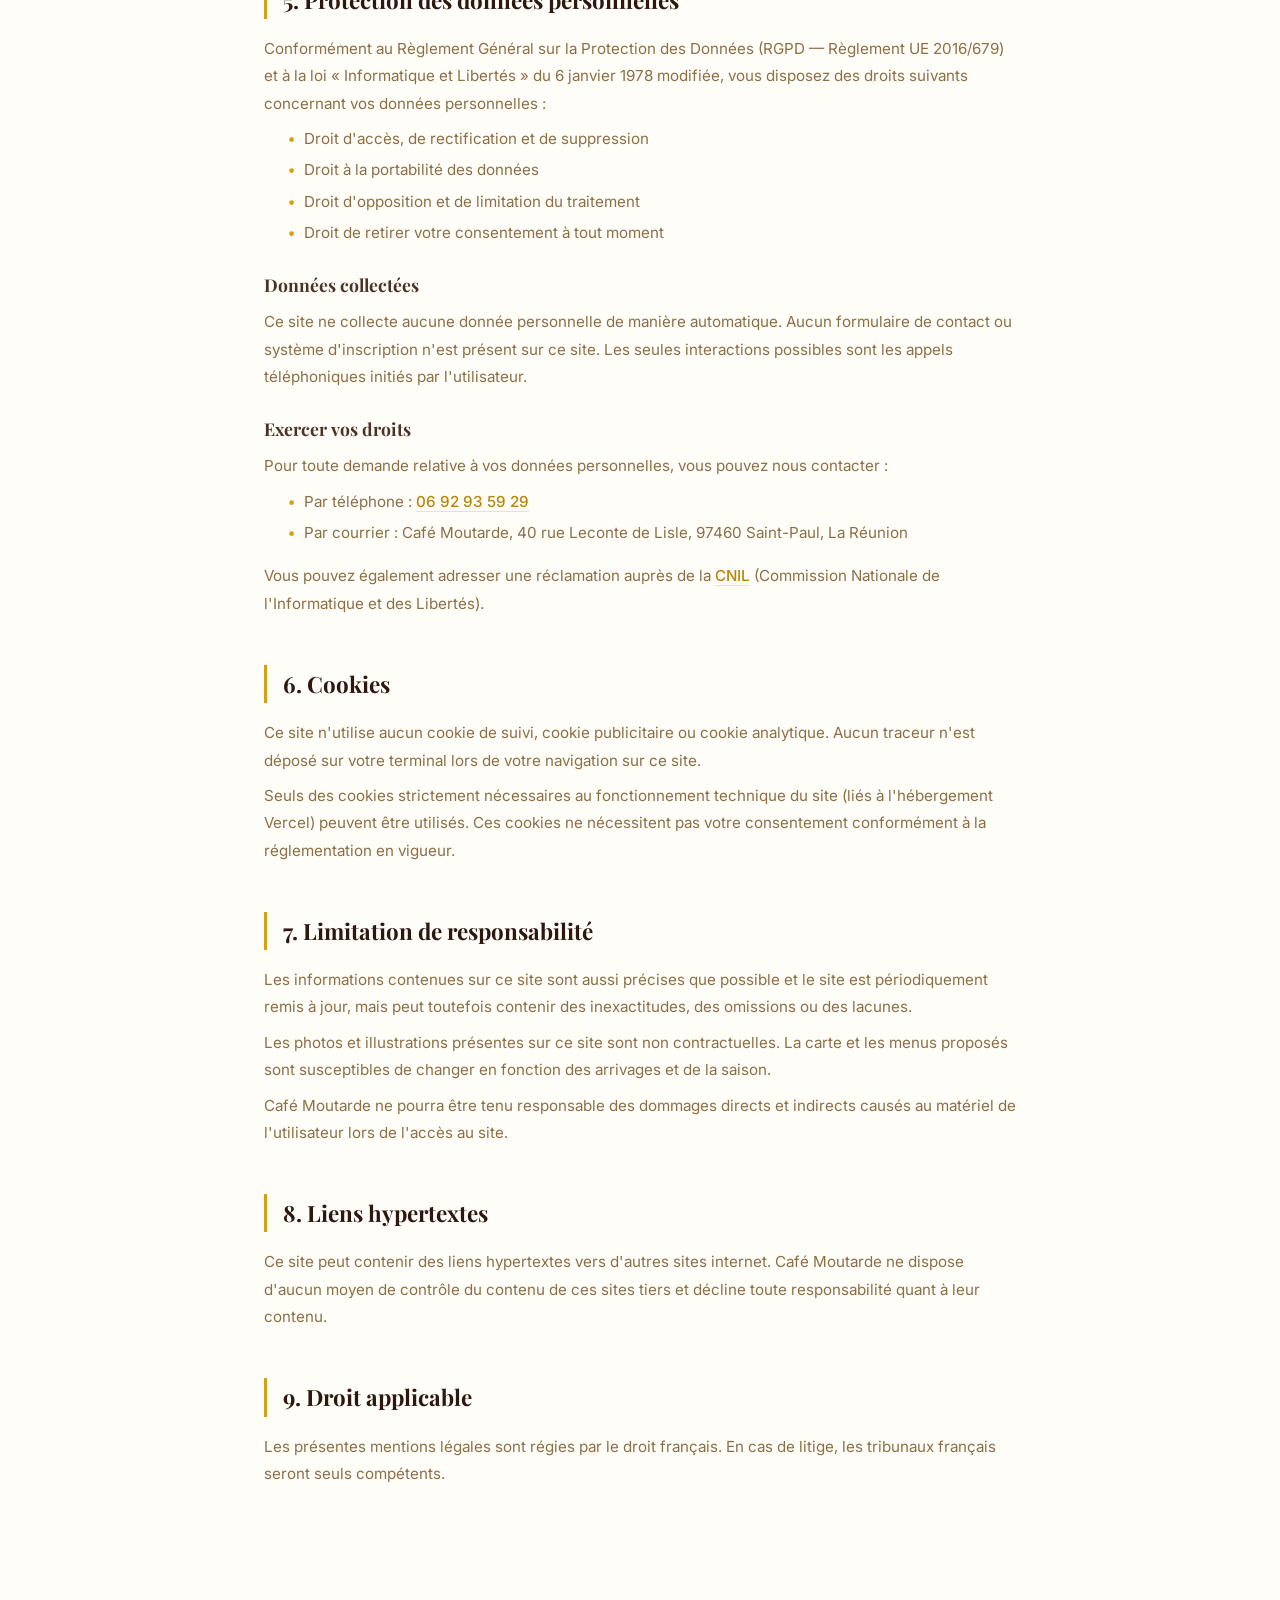
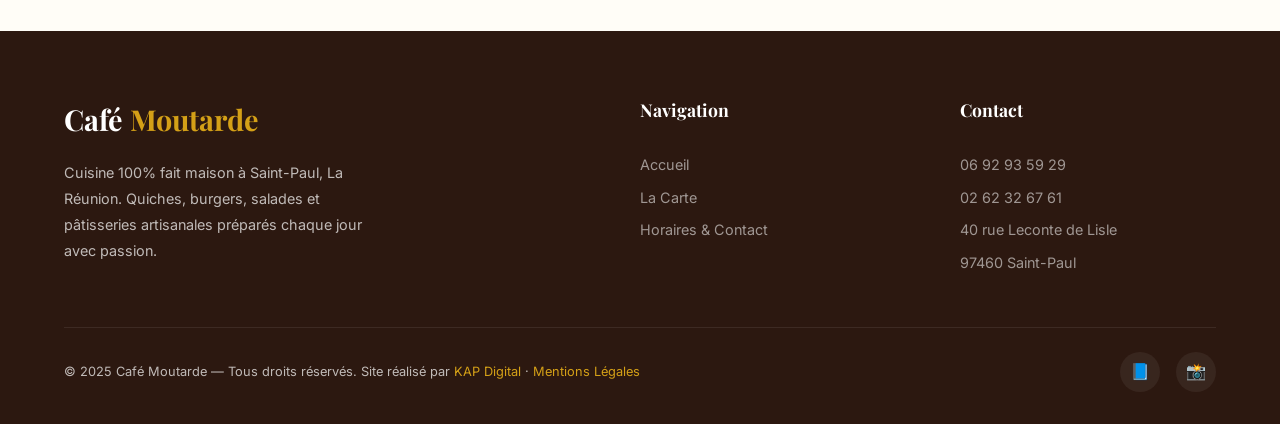
==== commit de6b80a2: "🔄 Passage en multi-page : accueil, carte, contact, mentions légales" ====
--- a/mentions-legales.html
+++ b/mentions-legales.html
@@ -135,10 +135,9 @@
         <span class="navbar-logo">Café <span>Moutarde</span></span>
       </a>
       <div class="navbar-nav" id="navMenu">
-        <a href="index.html#concept">Notre Concept</a>
-        <a href="index.html#carte">La Carte</a>
-        <a href="index.html#horaires">Horaires</a>
-        <a href="index.html#contact">Contact</a>
+        <a href="index.html">Accueil</a>
+        <a href="carte.html">La Carte</a>
+        <a href="contact.html">Horaires & Contact</a>
         <a href="tel:0692935929" class="nav-cta">☎ Réserver</a>
       </div>
       <div class="mobile-toggle" id="mobileToggle">
@@ -316,10 +315,9 @@
         <div>
           <h4>Navigation</h4>
           <div class="footer-links">
-            <a href="index.html#concept">Notre Concept</a>
-            <a href="index.html#carte">La Carte</a>
-            <a href="index.html#horaires">Horaires</a>
-            <a href="index.html#contact">Contact</a>
+            <a href="index.html">Accueil</a>
+            <a href="carte.html">La Carte</a>
+            <a href="contact.html">Horaires & Contact</a>
           </div>
         </div>
         <div>
--- a/style.css
+++ b/style.css
@@ -993,6 +993,52 @@
   transform: translateY(-3px);
 }
 
+/* --- PAGE HEADER (inner pages) --- */
+.page-header {
+  padding: calc(var(--space-4xl) + 80px) 0 var(--space-3xl);
+  background: linear-gradient(135deg, var(--espresso) 0%, var(--espresso-light) 100%);
+  text-align: center;
+  position: relative;
+  overflow: hidden;
+}
+
+.page-header::before {
+  content: '';
+  position: absolute;
+  top: -150px;
+  right: -150px;
+  width: 400px;
+  height: 400px;
+  background: radial-gradient(circle, rgba(212, 160, 23, 0.12) 0%, transparent 70%);
+  pointer-events: none;
+}
+
+.page-header::after {
+  content: '';
+  position: absolute;
+  bottom: -100px;
+  left: -100px;
+  width: 300px;
+  height: 300px;
+  background: radial-gradient(circle, rgba(212, 160, 23, 0.08) 0%, transparent 70%);
+  pointer-events: none;
+}
+
+.page-header .section-label {
+  color: var(--mustard-light);
+}
+
+.page-header .section-title {
+  color: var(--white);
+  margin-bottom: var(--space-md);
+}
+
+.page-header .section-subtitle {
+  color: rgba(255, 255, 255, 0.6);
+  margin: 0 auto;
+  text-align: center;
+}
+
 /* --- RESPONSIVE --- */
 @media (max-width: 992px) {
   .concept-grid,
